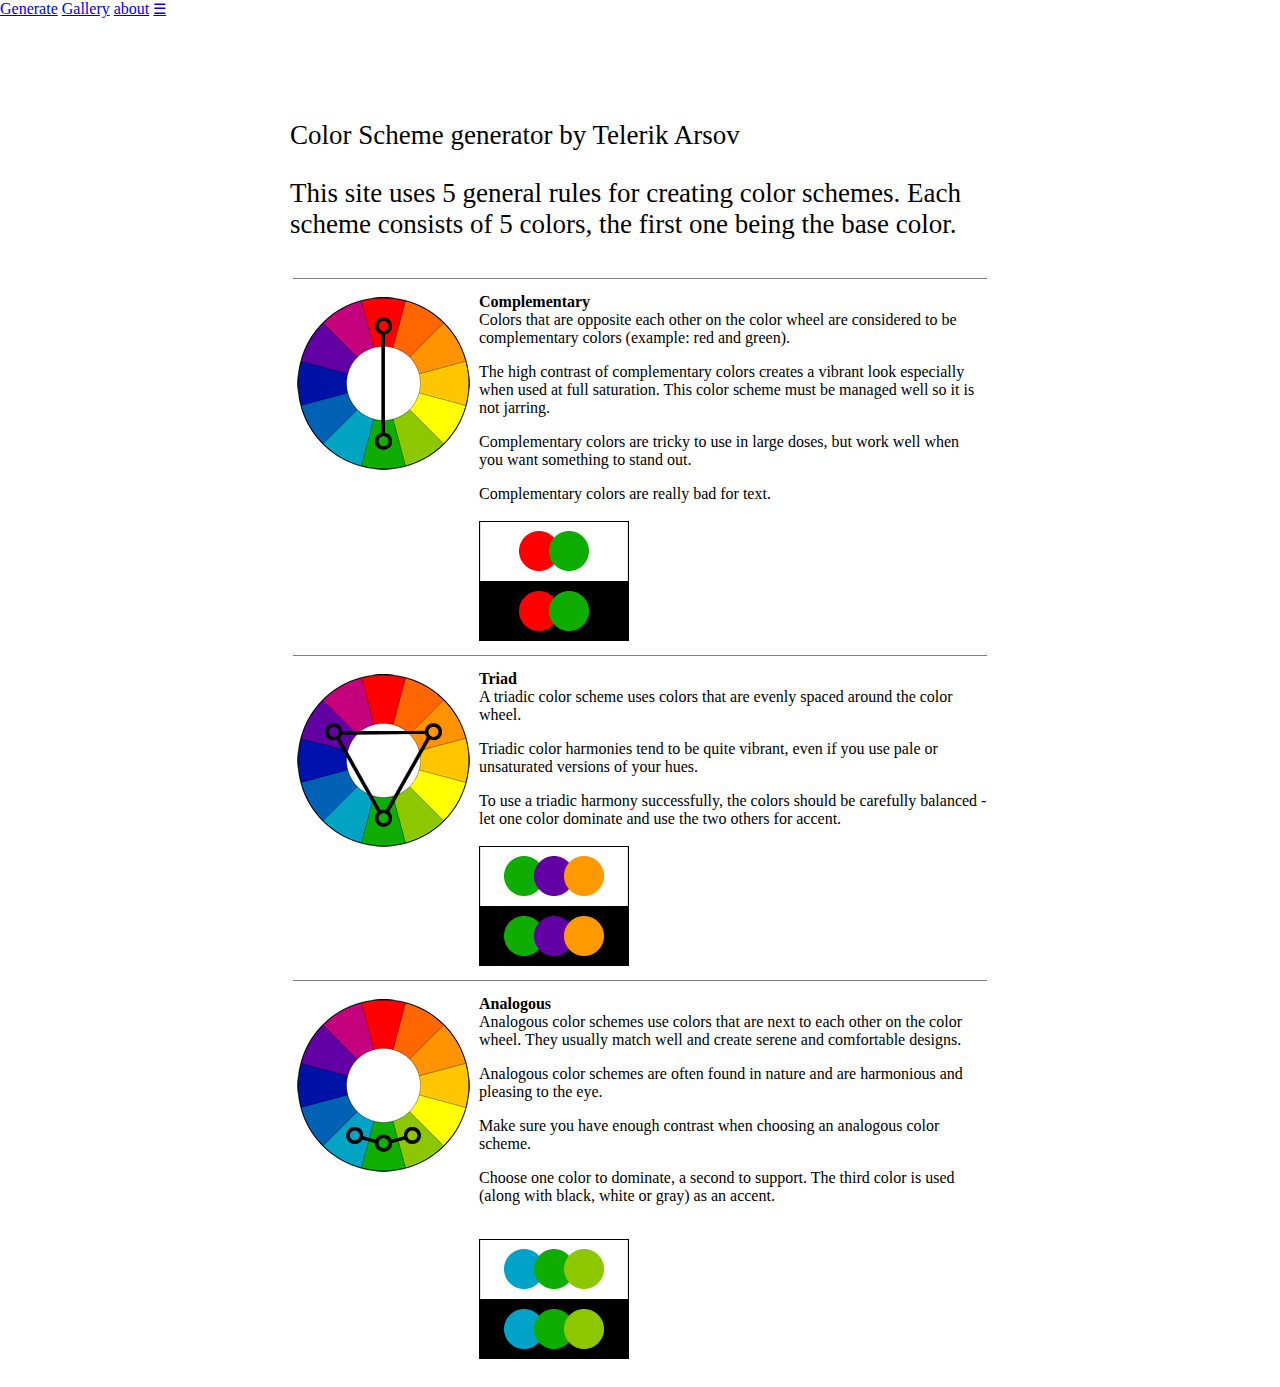
==== about.html @ e0665b2f "forgot to commit lots of stuff xd" ====
<html lang="en">
	<head>
		<meta charset="utf-8">
		<title>"Proekt po web"</title>
		<link rel="stylesheet" type="text/css" href="styles/gallery.css">
		<link rel="stylesheet" type="text/css" href="styles/about.css">
        <link rel="stylesheet" type="text/css" href="styles/navbar.css">
		<script src="https://ajax.googleapis.com/ajax/libs/jquery/3.3.1/jquery.min.js"></script>
		<script src="scripts/script.js"></script>
	
	</head>
	<body>
		<div class="navbar">
			<a href="generate.html">Generate</a>
			<a href="gallery.html">Gallery</a>
			<a href="about.html" class="active">about</a>
			<a href="javascript:void(0);" style="font-size:15px;" class="icon" onclick="responsiveNav()">&#9776;</a>
        </div>
        <div class="intro">
            <div class="container">
				<p>Color Scheme generator by Telerik Arsov</p>
				<p>This site uses 5 general rules for creating color schemes. Each scheme consists of 
					5 colors, the first one being the base color.</p>
				<table class="colorInfo">
					<tbody>
						<tr>
							<td colspan="2"><hr size="1" noshade></td>
						</tr>
						<tr>
							<td valign="top"> <img src="img/complementary.png" name="Complementary" alt="Color Wheel with complementary color scheme"> </td>
							<td><p><strong>Complementary</strong> <br>
								Colors that are opposite each other on the color wheel are considered to be complementary
								colors (example: red and green).</p>
								<p>The high contrast of complementary colors creates a vibrant look especially when
								used at full saturation. This color scheme must be managed well so it is not jarring.</p>
								<p>Complementary colors are tricky to use in large doses, but work well when you want
								something to stand out. </p>
								<p> Complementary colors are really bad for text. <br>
								<br>
								<img src="img/Swatch_compl.png" alt="complementary color scheme" width="150" height="120"> </p>
							</td>
						</tr>
						<tr>
							<td colspan="2"><hr size="1" noshade></td>
						</tr>
						<tr>
							<td valign="top"><img src="img/triad.png" name="Triad" alt="Color Wheel with triadic color scheme"></td>
							<td><p><strong>Triad</strong> <br>
							A triadic color scheme uses colors that are evenly spaced around the color wheel. </p>
							<p>Triadic color harmonies tend to be quite vibrant, even if you use pale or unsaturated
							versions of your hues.</p>
							<p> To use a triadic harmony successfully, the colors should be carefully balanced
							- let one color dominate and use the two others for accent.<br>
							<br>
							<img src="img/Swatch_triad.png" alt="triadic color scheme" width="150" height="120"> </p></td>
						</tr>
						<tr>
							<td colspan="2"><hr size="1" noshade></td>
						</tr>
						<tr>
							<td valign="top"><img src="img/analogous.png" name="Analogous" alt="Color Wheel with analogous color scheme"></td>
							<td><p><strong>Analogous</strong> <br>
							Analogous color schemes use colors that are next to each other on the color wheel.
							They usually match well and create serene and comfortable designs. </p>
							<p>Analogous color schemes are often found in nature and are harmonious and pleasing to
							the eye.</p>
							<p>Make sure you have enough contrast when choosing an analogous color scheme.</p>
							<p>Choose one color to dominate, a second to support. The third color is used (along
							with black, white or gray) as an accent.</p>
							<p><br>
							<img src="img/Swatch_analog.png" alt="analogous color scheme" width="150" height="120"> </p></td>
						</tr>
					</tbody>
				</table>
            </div>
        </div>
	</body>
</html>
---- styles/gallery.css ----
.container {
    max-width: 700px;
    margin: 0 auto;
    background: var(--base-color);
    padding: 25px;
}

.edit-hex input {
    font-size: 4vmin;
}

.colors-container {
    margin-top: 30px;
    height: 180px;
    padding: 2px;
}

.colors {
    height: 90px;
    width: 19%;
    border-top: black 1px solid;
    border-bottom: black 1px solid;
}


.copy-area {
    margin-top: 5px;
    resize: none;
    width: 100%;
    color: orangered;
    font-size: 1em;
    background: #333333;
}

.gen-button{
    margin-top: 10px;
}

#gallery-heading {
    font-size: 4vmin;
    color: var(--text-color)
}
---- styles/about.css ----
body {
    margin:0;
    background: var(--site-background);
}


.intro {
    height: calc(100% - 50px);
    width: 100%;
    margin-top: 50px; 
}

.container {
    font-size: 3vmin;
    color: var(--text-color);
}

.colorInfo {
    width: 100%; 
    border: 0px; 
}

td {
    padding: 3px;
    color: var(--text-color);
}

table {
    border-spacing: 0px;
}
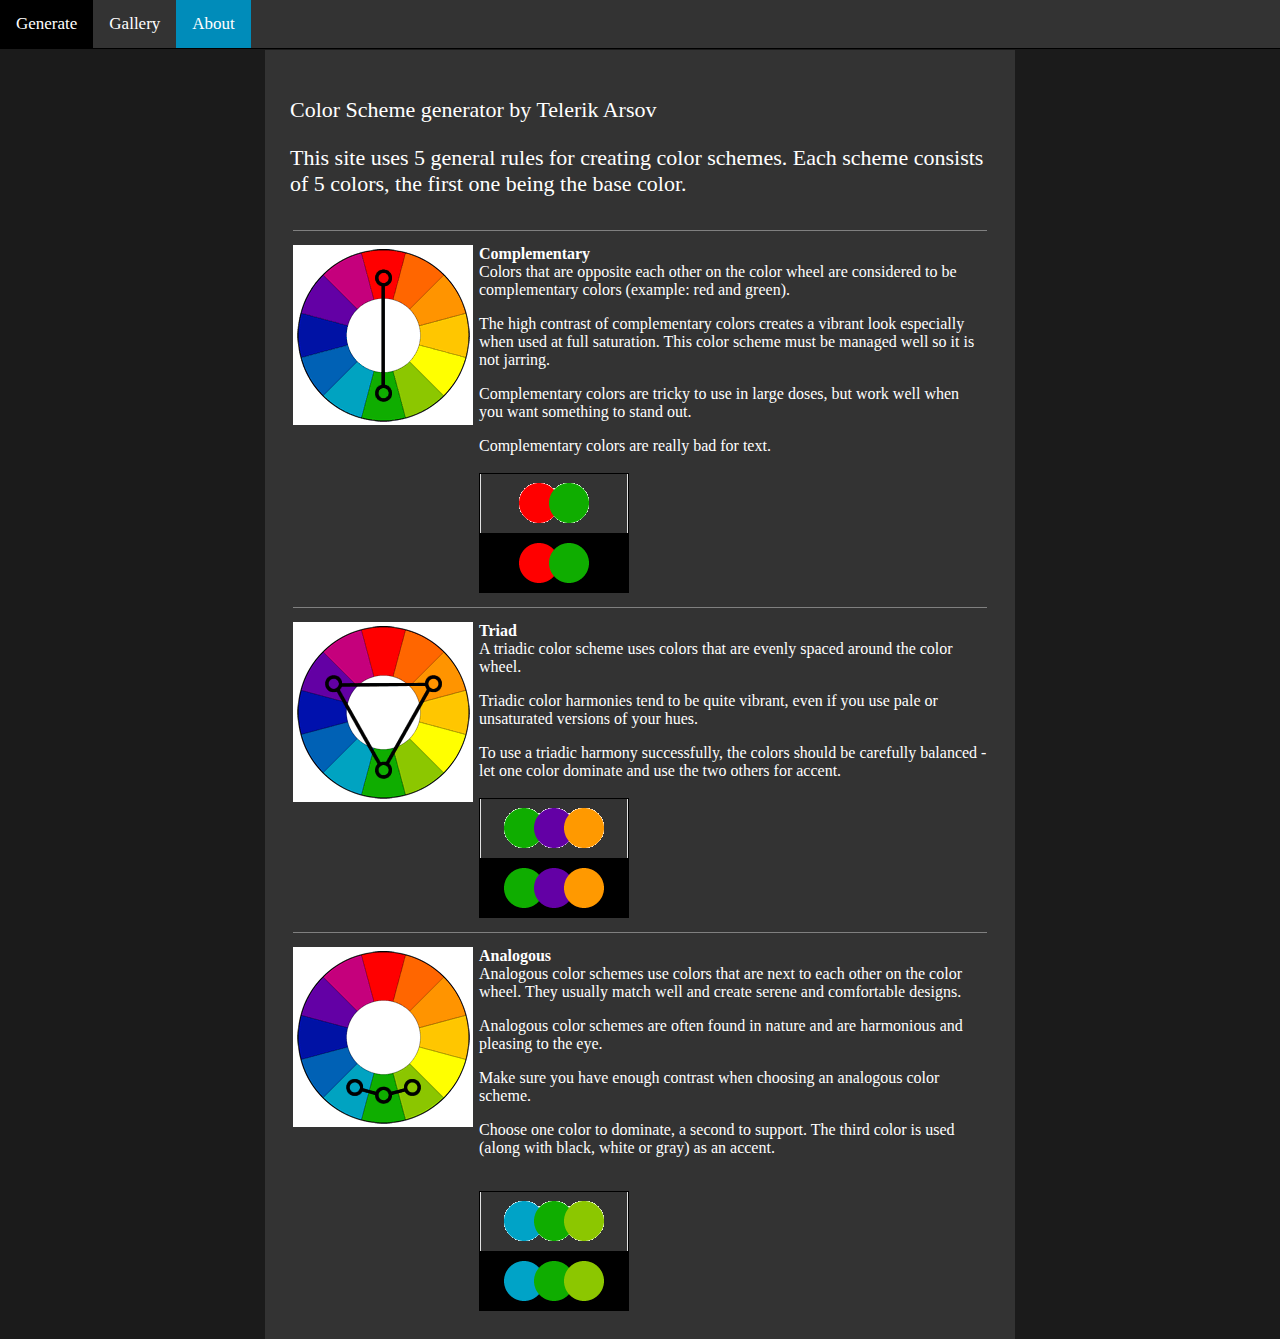
==== commit 500861a1: "Tutorial and sliders and some bugfixing" ====
--- a/about.html
+++ b/about.html
@@ -13,7 +13,7 @@
 		<div class="navbar">
 			<a href="generate.html">Generate</a>
 			<a href="gallery.html">Gallery</a>
-			<a href="about.html" class="active">about</a>
+			<a href="about.html" class="active">About</a>
 			<a href="javascript:void(0);" style="font-size:15px;" class="icon" onclick="responsiveNav()">&#9776;</a>
         </div>
         <div class="intro">
--- a/styles/gallery.css
+++ b/styles/gallery.css
@@ -5,19 +5,23 @@
     padding: 25px;
 }
 
-.edit-hex input {
-    font-size: 4vmin;
+.edit-hex > input {
+    font-size: 28;
 }
 
 .colors-container {
     margin-top: 30px;
-    height: 180px;
+    height: auto;
+    width: auto;
     padding: 2px;
 }
 
 .colors {
     height: 90px;
+    min-width: 133px;
+	min-height: 60px;
     width: 19%;
+    border: none;
     border-top: black 1px solid;
     border-bottom: black 1px solid;
 }
@@ -25,6 +29,7 @@
 
 .copy-area {
     margin-top: 5px;
+    height: 30px;
     resize: none;
     width: 100%;
     color: orangered;
@@ -34,9 +39,10 @@
 
 .gen-button{
     margin-top: 10px;
+    float: none;
 }
 
 #gallery-heading {
-    font-size: 4vmin;
+    font-size: 37;
     color: var(--text-color)
 }--- a/styles/about.css
+++ b/styles/about.css
@@ -11,7 +11,7 @@
 }
 
 .container {
-    font-size: 3vmin;
+    font-size: 22;
     color: var(--text-color);
 }
 
--- a/styles/navbar.css
+++ b/styles/navbar.css
@@ -0,0 +1,67 @@
+:root {
+  --base-color: #333333;
+  --site-background: #1b1b1b;
+  --active-color: #008CBA;
+  --active-hover: #000000;
+  --extra-color: #009994;
+  --text-color: white;
+  --active-text-color: white;
+  --active-hover-text-color: white;
+}
+
+.navbar {
+    overflow: hidden;
+    position: fixed;
+    z-index: 2;
+    top: 0;
+    width: 100%;
+    background-color: var(--base-color);
+    border-bottom: 1px solid;
+  }
+  .navbar a {
+    float: left;
+    display: block;
+    color: var(--text-color);
+    text-align: center;
+    padding: 14px 16px;
+    text-decoration: none;
+    font-size: 17px;
+  }
+  
+  .navbar .icon {
+    display: none;
+  }
+  
+  .navbar a:hover:not(.active){
+    background-color: var(--active-hover);
+    color: var(--active-hover-text-color);
+  }
+  
+  .navbar .active {
+    background-color: var(--active-color);
+    color: var(--active-text-color);
+  }
+
+  @media screen and (max-width: 600px) {
+    .navbar a:not(:first-child){
+      display: none;
+    }
+    .navbar a.icon {
+      float: right;
+      display: block;
+    }
+  }
+  
+  @media screen and (max-width: 600px) {
+    .navbar.responsive {position: relative;}
+    .navbar.responsive .icon {
+      position: absolute;
+      right: 0;
+      top: 0;
+    }
+    .navbar.responsive a {
+      float: none;
+      display: block;
+      text-align: left;
+    }
+  }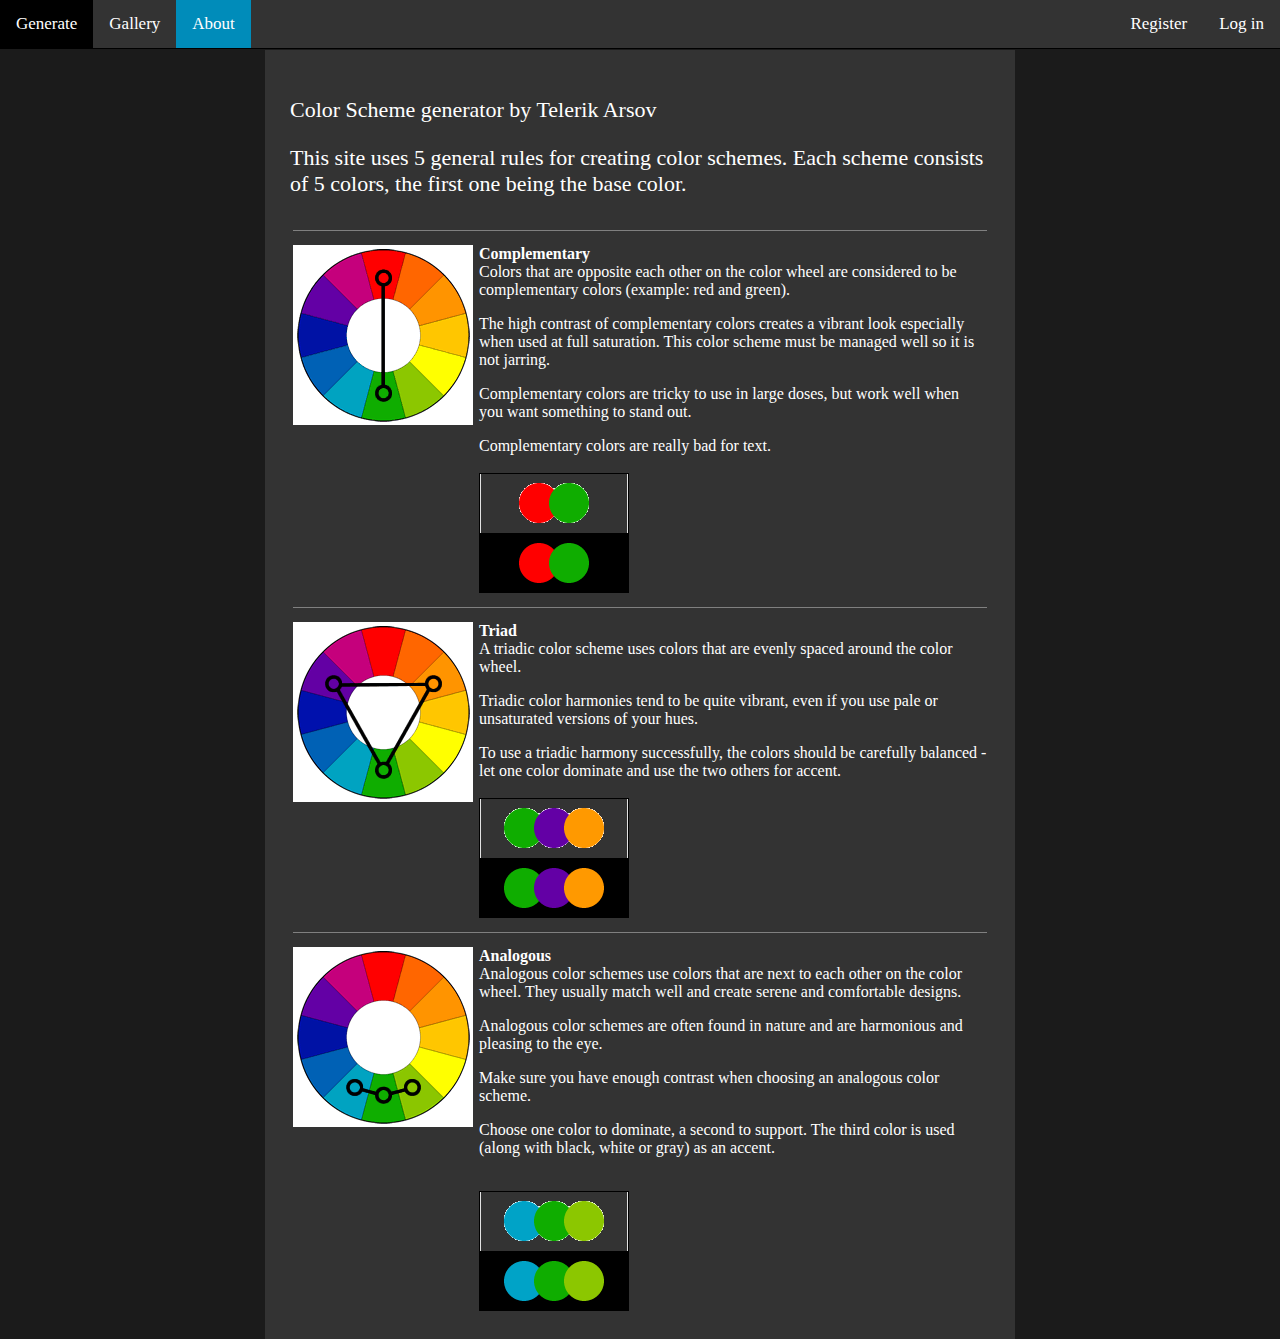
==== commit 8e1e039d: "Login modals and some bugfixin" ====
--- a/about.html
+++ b/about.html
@@ -3,17 +3,63 @@
 		<meta charset="utf-8">
 		<title>"Proekt po web"</title>
 		<link rel="stylesheet" type="text/css" href="styles/gallery.css">
+		<link rel="stylesheet" type="text/css" href="styles/generate.css">
 		<link rel="stylesheet" type="text/css" href="styles/about.css">
-        <link rel="stylesheet" type="text/css" href="styles/navbar.css">
+		<link rel="stylesheet" type="text/css" href="styles/navbar.css">
+		<link rel="stylesheet" type="text/css" href="styles/tutorial-modal.css">
+		<link rel="stylesheet" type="text/css" href="styles/login-register.css">
 		<script src="https://ajax.googleapis.com/ajax/libs/jquery/3.3.1/jquery.min.js"></script>
 		<script src="scripts/script.js"></script>
 	
 	</head>
 	<body>
+		<div id="register" class="modal">
+			<!-- Modal content -->
+			<div class="modal-content reg">
+				<div class="modal-header">
+					<span class="close">&times;</span>
+					<h2>Register</h2>
+					</div>
+					<div class="modal-body">
+					<form method="post" action="index.html">
+						<h1>Register</h1>
+						<input type="email" placeholder="email" required/>
+						<input type="password" id="password" placeholder="password" required/>
+						<input type="password" id="confirm_password" placeholder="confirm password" required/>
+						<a href="#">
+							<button type="submit" class="gen-button">Register</button>
+						</a>
+					</form>
+				</div>
+			</div>
+		</div>
+		<div id="logIn" class="modal">
+			<!-- Modal content -->
+			<div class="modal-content log">
+				<div class="modal-header">
+					<span class="close">&times;</span>
+					<h2>Log in</h2>
+					</div>
+					<div class="modal-body">
+					<form method="post">
+						<h1>Log In</h1>
+						<form>
+							<input type="email" placeholder="Email" required/>
+							<input type="password" placeholder="Password" required/>
+							<a href="#">
+								<button type="submit" class="gen-button">Log In</button>
+							</a>
+						</form>
+					</form>
+				</div>
+			</div>
+		</div>
 		<div class="navbar">
 			<a href="generate.html">Generate</a>
 			<a href="gallery.html">Gallery</a>
 			<a href="about.html" class="active">About</a>
+			<a class="login">Log in</a>
+			<a class="register">Register</a>
 			<a href="javascript:void(0);" style="font-size:15px;" class="icon" onclick="responsiveNav()">&#9776;</a>
         </div>
         <div class="intro">
--- a/styles/generate.css
+++ b/styles/generate.css
@@ -0,0 +1,86 @@
+body {
+	margin: 0;
+	background: var(--site-background)
+}
+
+
+.content {
+	width: 100%;
+	height: auto;
+	margin: auto;
+	margin-top: 50px;
+}
+
+.gen-button {
+	border: none;
+	background: var(--active-color); 
+	color: var(--active-text-color);
+  	padding: 7px 14px; 
+	cursor: pointer; 
+	margin: 0;
+	font-size: 20px;
+	float: left;
+}
+
+.gen-button:hover {
+	background-color: var(--active-hover);
+    color: var(--active-hover-text-color);
+}
+
+.gen-con {
+	position: fixed;
+	bottom: 0;
+	border: 1px;
+	border-style: solid;
+	margin: 0;
+	padding: 0;
+	width: 100%;
+	background: var(--base-color);
+	height: auto;
+}
+
+.gen-con > label {
+	padding: 5px;
+	font-size: 20px;
+	font-weight: 500;
+	border-left: white;
+}
+
+.gen-con > select {
+	height: 40px;
+	min-width: auto; 
+	font-size: 20px;
+	font-weight: 500;
+	border-width: 3px;
+  	border-color: rgba(50, 50, 50, 0.14);
+}
+
+input[type=range]::-webkit-slider-thumb {
+	-webkit-appearance: none;
+	appearance: none;
+	height: 10;
+	width: 10px;
+	border-radius: 50%;
+	border: 2px solid black;
+	background: white;
+	cursor: pointer;
+	margin-top: -6px;
+  }
+  
+input[type=range]::-moz-range-thumb {
+	border: 2px solid black;
+	height: 10px;
+	width: 10px;
+	border-radius: 50%;
+	background: white;
+	cursor: pointer;
+}
+
+input[type=range]::-ms-thumb {
+	border: 2px solid black;
+	height: 10px;
+	width: 10px;
+	border-radius: 50%;
+	background: white;
+	cursor: pointer;
+}--- a/styles/navbar.css
+++ b/styles/navbar.css
@@ -17,51 +17,56 @@
     width: 100%;
     background-color: var(--base-color);
     border-bottom: 1px solid;
-  }
-  .navbar a {
-    float: left;
-    display: block;
-    color: var(--text-color);
-    text-align: center;
-    padding: 14px 16px;
-    text-decoration: none;
-    font-size: 17px;
-  }
-  
-  .navbar .icon {
+}
+.navbar a {
+  float: left;
+  display: block;
+  color: var(--text-color);
+  text-align: center;
+  padding: 14px 16px;
+  text-decoration: none;
+  font-size: 17px;
+}
+
+a.login, a.register{
+  float: right;
+}
+
+
+.navbar .icon {
+  display: none;
+}
+
+.navbar a:hover:not(.active){
+  background-color: var(--active-hover);
+  color: var(--active-hover-text-color);
+}
+
+.navbar .active {
+  background-color: var(--active-color);
+  color: var(--active-text-color);
+}
+
+@media screen and (max-width: 600px) {
+  .navbar a:not(:first-child){
     display: none;
   }
-  
-  .navbar a:hover:not(.active){
-    background-color: var(--active-hover);
-    color: var(--active-hover-text-color);
+  .navbar a.icon {
+    float: right;
+    display: block;
   }
-  
-  .navbar .active {
-    background-color: var(--active-color);
-    color: var(--active-text-color);
+}
+
+@media screen and (max-width: 600px) {
+  .navbar.responsive {position: relative;}
+  .navbar.responsive .icon {
+    position: absolute;
+    right: 0;
+    top: 0;
   }
-
-  @media screen and (max-width: 600px) {
-    .navbar a:not(:first-child){
-      display: none;
-    }
-    .navbar a.icon {
-      float: right;
-      display: block;
-    }
+  .navbar.responsive a {
+    float: none;
+    display: block;
+    text-align: left;
   }
-  
-  @media screen and (max-width: 600px) {
-    .navbar.responsive {position: relative;}
-    .navbar.responsive .icon {
-      position: absolute;
-      right: 0;
-      top: 0;
-    }
-    .navbar.responsive a {
-      float: none;
-      display: block;
-      text-align: left;
-    }
-  }+}
--- a/styles/tutorial-modal.css
+++ b/styles/tutorial-modal.css
@@ -0,0 +1,75 @@
+.modal {
+    display: none;
+    position: fixed;
+    z-index: 1;
+    padding-top: 100px;
+    left: 0;
+    top: 0;
+    width: 100%;
+    height: 100%;
+    overflow: auto;
+    background-color: rgb(0,0,0); 
+    background-color: rgba(0,0,0,0.4);
+}
+
+.modal-content {
+    width: auto;
+    height: auto;
+    max-width: 1100px;
+    max-height: 400px;
+    position: relative;
+    background-color: var(--base-color);
+    color: var(--text-color);
+    margin: auto;
+    padding: 0;
+    border: 1px solid #888;
+    width: 60%;
+    box-shadow: 0 4px 8px 0 rgba(0,0,0,0.2),0 6px 20px 0 rgba(0,0,0,0.19);
+    -webkit-animation-name: animatetop;
+    -webkit-animation-duration: 0.4s;
+    animation-name: animatetop;
+    animation-duration: 0.4s;
+    font-size: 22px;
+}
+
+@-webkit-keyframes animatetop {
+    from {top:-300px; opacity:0} 
+    to {top:0; opacity:1}
+}
+
+@keyframes animatetop {
+    from {top:-300px; opacity:0}
+    to {top:0; opacity:1}
+}
+
+.close {
+    color: var(--base-color);
+    float: right;
+    font-size: 28px;
+    font-weight: bold;
+}
+
+.close:hover,
+.close:focus {
+    color:  var(--active-text-color);
+    text-decoration: none;
+    cursor: pointer;
+}
+
+.modal-header {
+    padding: 2px 16px;
+    background-color:var(--active-color);
+    color: var(--active-text-color);
+}   
+
+.modal-body {
+    padding: 2px 16px;
+    height: 100%;
+    color: var(--text-color);
+}
+
+.modal-footer {
+    padding: 2px 16px;
+    background-color:var(--active-color);
+    color: var(--active-text-color);
+}--- a/styles/login-register.css
+++ b/styles/login-register.css
@@ -0,0 +1,21 @@
+input[type=email],
+input[type=password]{
+  width: 100%;
+  padding: 12px;
+  border: 1px solid #ccc;
+  border-radius: 4px;
+  box-sizing: border-box;
+  margin-top: 6px;
+  margin-bottom: 16px;
+  resize: vertical;
+}
+
+.modal-content.reg {
+    max-height: 480px;
+    max-width: 800px;
+}
+
+.modal-content.log {
+    max-width: 800px;
+    max-height: 410px;
+}